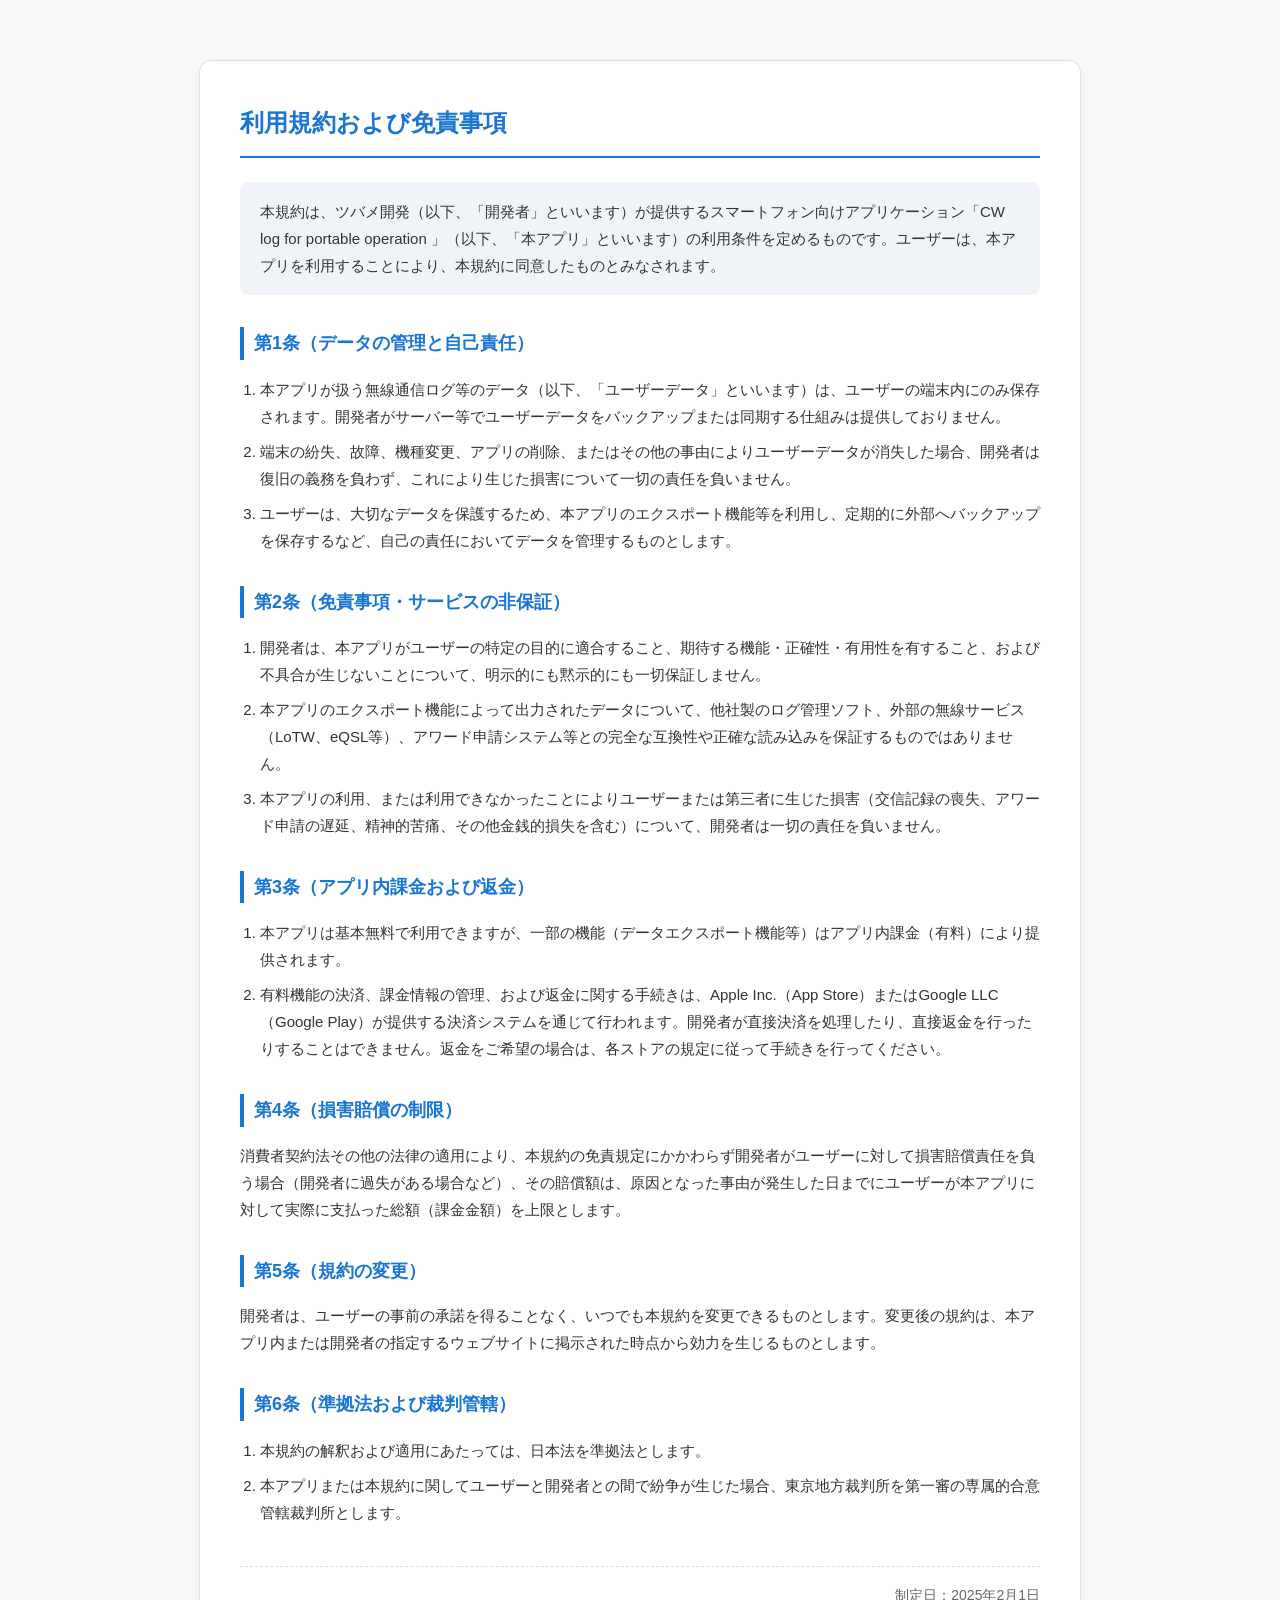
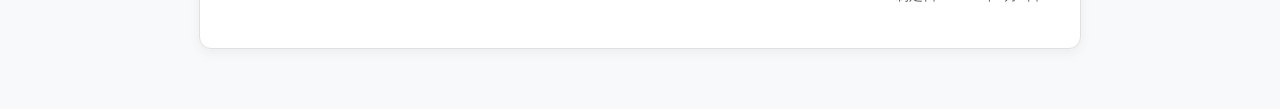
==== ido_kiyaku.html @ 77425970 "Change application name in terms of service Updated the application name in the terms of service fro" ====
<!DOCTYPE html>
<html lang="ja">
<head>
    <meta charset="UTF-8">
    <meta name="viewport" content="width=device-width, initial-scale=1.0">
    <title>利用規約および免責事項 - I DO</title>
    <style>
        :root {
            --primary-color: #1976D2;
            --text-color: #333333;
            --bg-color: #F8F9FA;
            --card-bg: #FFFFFF;
            --border-color: #E0E0E0;
        }

        body {
            font-family: -apple-system, BlinkMacSystemFont, "Segoe UI", Roboto, "Helvetica Neue", Arial, "Noto Sans JP", sans-serif;
            color: var(--text-color);
            background-color: var(--bg-color);
            line-height: 1.8;
            margin: 0;
            padding: 20px;
        }

        .container {
            max-width: 800px;
            margin: 40px auto;
            background: var(--card-bg);
            padding: 40px;
            border-radius: 12px;
            box-shadow: 0 4px 12px rgba(0, 0, 0, 0.05);
            border: 1px solid var(--border-color);
        }

        h1 {
            color: var(--primary-color);
            font-size: 24px;
            border-bottom: 2px solid var(--primary-color);
            padding-bottom: 12px;
            margin-top: 0;
            margin-bottom: 24px;
        }

        h2 {
            color: var(--primary-color);
            font-size: 18px;
            margin-top: 32px;
            margin-bottom: 12px;
            padding-left: 10px;
            border-left: 4px solid var(--primary-color);
        }

        p, li {
            font-size: 15px;
            margin-bottom: 12px;
        }

        ol, ul {
            padding-left: 20px;
            margin-bottom: 16px;
        }

        li {
            margin-bottom: 8px;
        }

        .preamble {
            background-color: #F0F4F9;
            padding: 16px 20px;
            border-radius: 8px;
            margin-bottom: 28px;
            font-size: 15px;
        }

        .footer-date {
            margin-top: 40px;
            text-align: right;
            font-size: 14px;
            color: #666666;
            border-top: 1px dashed var(--border-color);
            padding-top: 16px;
        }

        @media (max-width: 600px) {
            body {
                padding: 12px;
            }
            .container {
                padding: 20px;
                margin: 10px auto;
            }
            h1 {
                font-size: 20px;
            }
            h2 {
                font-size: 16px;
            }
        }
    </style>
</head>
<body>
    <div class="container">
        <h1>利用規約および免責事項</h1>

        <div class="preamble">
            本規約は、ツバメ開発（以下、「開発者」といいます）が提供するスマートフォン向けアプリケーション「CW log for portable operation 」（以下、「本アプリ」といいます）の利用条件を定めるものです。ユーザーは、本アプリを利用することにより、本規約に同意したものとみなされます。
        </div>

        <section>
            <h2>第1条（データの管理と自己責任）</h2>
            <ol>
                <li>本アプリが扱う無線通信ログ等のデータ（以下、「ユーザーデータ」といいます）は、ユーザーの端末内にのみ保存されます。開発者がサーバー等でユーザーデータをバックアップまたは同期する仕組みは提供しておりません。</li>
                <li>端末の紛失、故障、機種変更、アプリの削除、またはその他の事由によりユーザーデータが消失した場合、開発者は復旧の義務を負わず、これにより生じた損害について一切の責任を負いません。</li>
                <li>ユーザーは、大切なデータを保護するため、本アプリのエクスポート機能等を利用し、定期的に外部へバックアップを保存するなど、自己の責任においてデータを管理するものとします。</li>
            </ol>
        </section>

        <section>
            <h2>第2条（免責事項・サービスの非保証）</h2>
            <ol>
                <li>開発者は、本アプリがユーザーの特定の目的に適合すること、期待する機能・正確性・有用性を有すること、および不具合が生じないことについて、明示的にも黙示的にも一切保証しません。</li>
                <li>本アプリのエクスポート機能によって出力されたデータについて、他社製のログ管理ソフト、外部の無線サービス（LoTW、eQSL等）、アワード申請システム等との完全な互換性や正確な読み込みを保証するものではありません。</li>
                <li>本アプリの利用、または利用できなかったことによりユーザーまたは第三者に生じた損害（交信記録の喪失、アワード申請の遅延、精神的苦痛、その他金銭的損失を含む）について、開発者は一切の責任を負いません。</li>
            </ol>
        </section>

        <section>
            <h2>第3条（アプリ内課金および返金）</h2>
            <ol>
                <li>本アプリは基本無料で利用できますが、一部の機能（データエクスポート機能等）はアプリ内課金（有料）により提供されます。</li>
                <li>有料機能の決済、課金情報の管理、および返金に関する手続きは、Apple Inc.（App Store）またはGoogle LLC（Google Play）が提供する決済システムを通じて行われます。開発者が直接決済を処理したり、直接返金を行ったりすることはできません。返金をご希望の場合は、各ストアの規定に従って手続きを行ってください。</li>
            </ol>
        </section>

        <section>
            <h2>第4条（損害賠償の制限）</h2>
            <p>消費者契約法その他の法律の適用により、本規約の免責規定にかかわらず開発者がユーザーに対して損害賠償責任を負う場合（開発者に過失がある場合など）、その賠償額は、原因となった事由が発生した日までにユーザーが本アプリに対して実際に支払った総額（課金金額）を上限とします。</p>
        </section>

        <section>
            <h2>第5条（規約の変更）</h2>
            <p>開発者は、ユーザーの事前の承諾を得ることなく、いつでも本規約を変更できるものとします。変更後の規約は、本アプリ内または開発者の指定するウェブサイトに掲示された時点から効力を生じるものとします。</p>
        </section>

        <section>
            <h2>第6条（準拠法および裁判管轄）</h2>
            <ol>
                <li>本規約の解釈および適用にあたっては、日本法を準拠法とします。</li>
                <li>本アプリまたは本規約に関してユーザーと開発者との間で紛争が生じた場合、東京地方裁判所を第一審の専属的合意管轄裁判所とします。</li>
            </ol>
        </section>

        <div class="footer-date">
            制定日：2025年2月1日
        </div>
    </div>
</body>
</html>
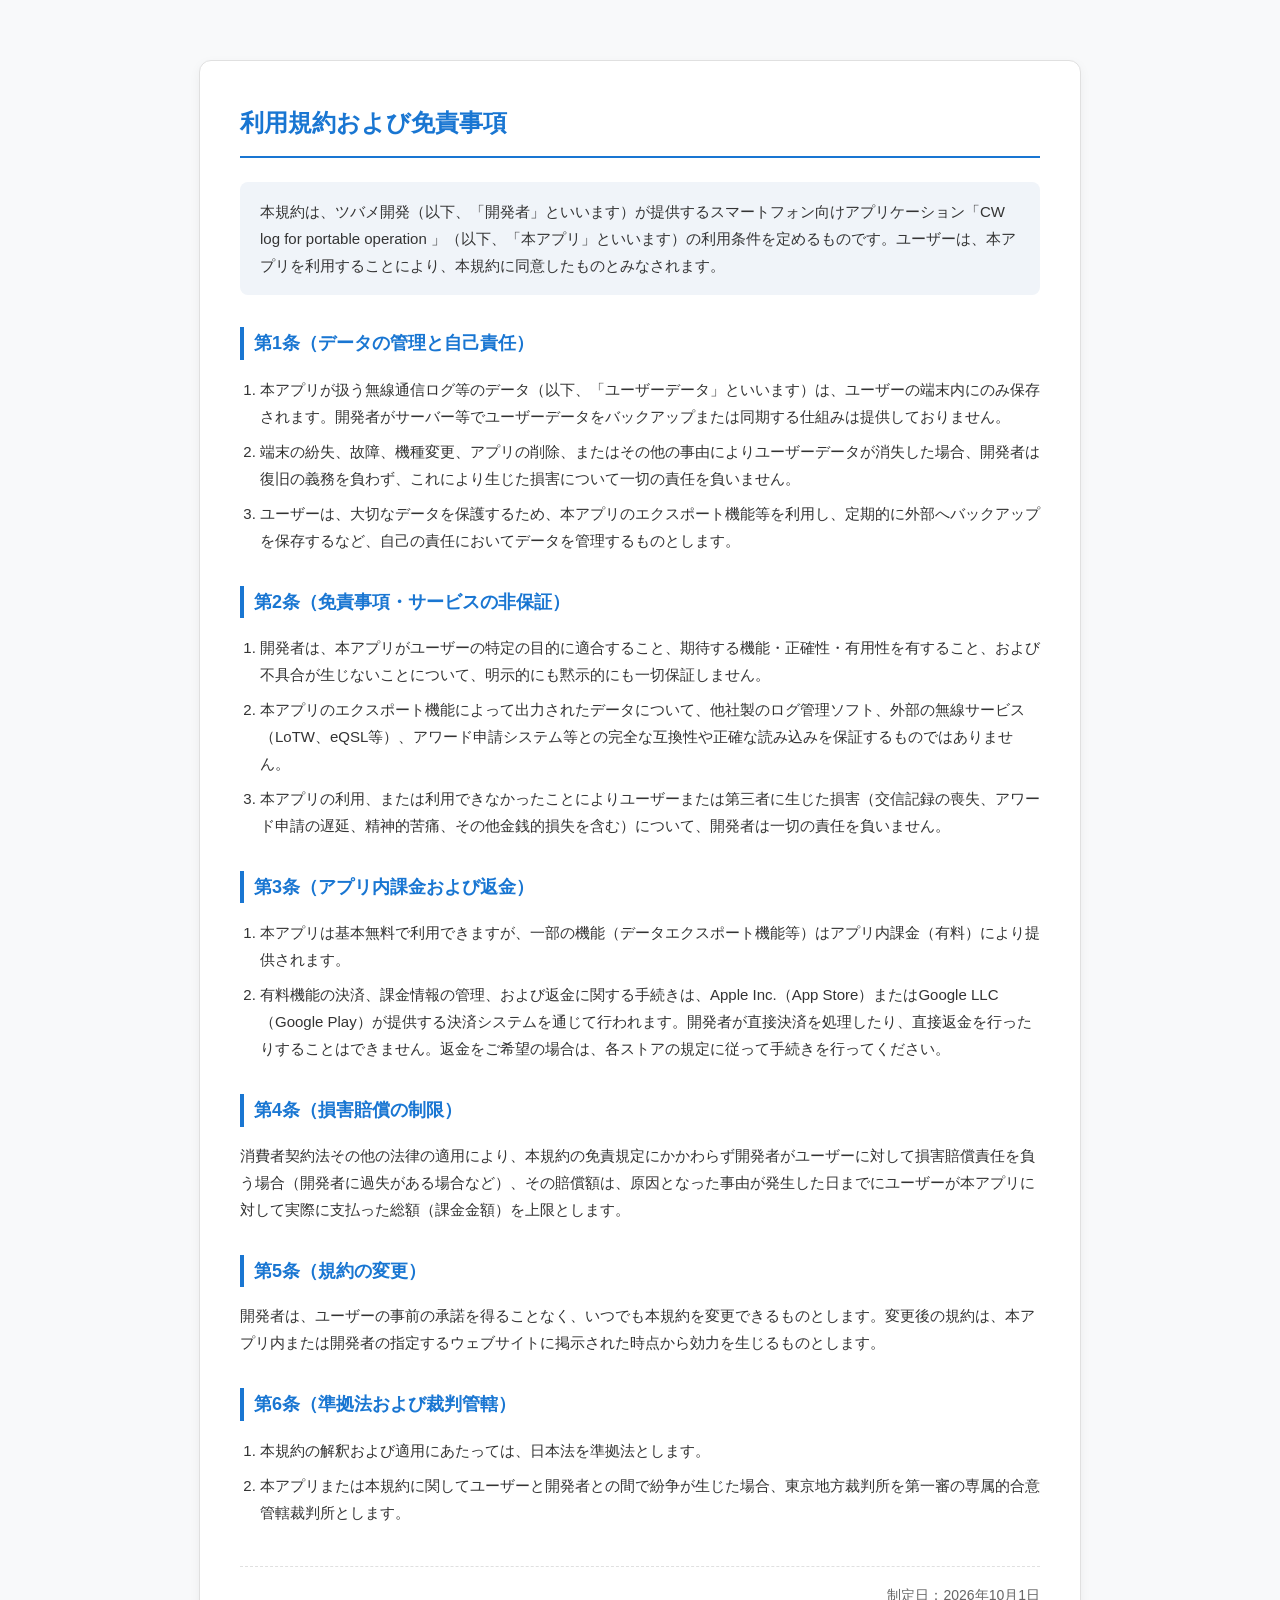
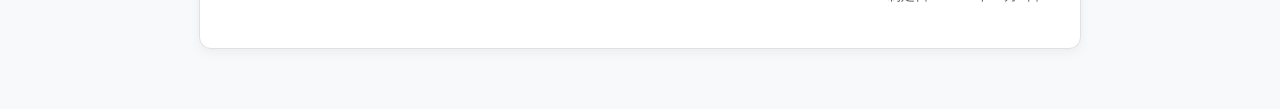
==== commit afff7929: "Revise terms of service and update effective date Updated the terms of service and disclaimer for th" ====
--- a/ido_kiyaku.html
+++ b/ido_kiyaku.html
@@ -3,7 +3,7 @@
 <head>
     <meta charset="UTF-8">
     <meta name="viewport" content="width=device-width, initial-scale=1.0">
-    <title>利用規約および免責事項 - I DO</title>
+    <title>利用規約および免責事項 - CW log for portable operation </title>
     <style>
         :root {
             --primary-color: #1976D2;
@@ -151,7 +151,7 @@
         </section>
 
         <div class="footer-date">
-            制定日：2025年2月1日
+            制定日：2026年10月1日
         </div>
     </div>
 </body>
